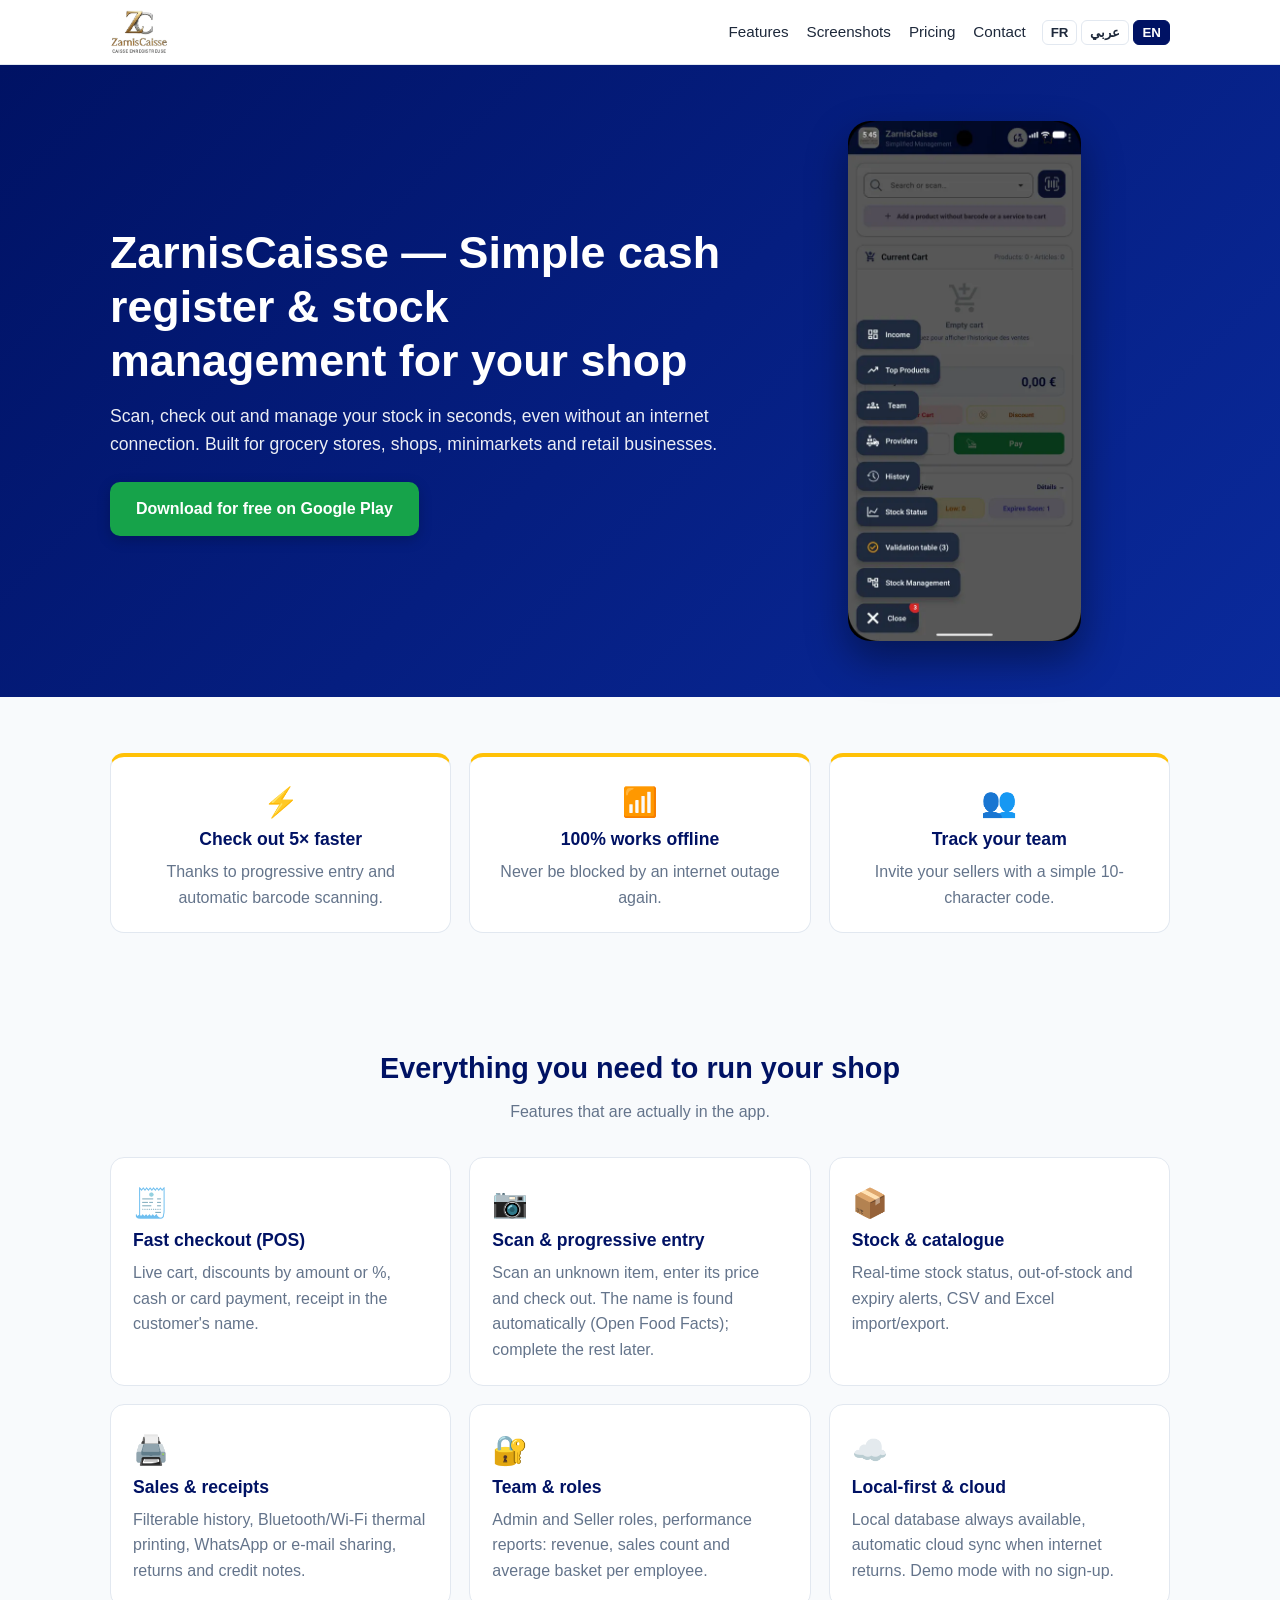
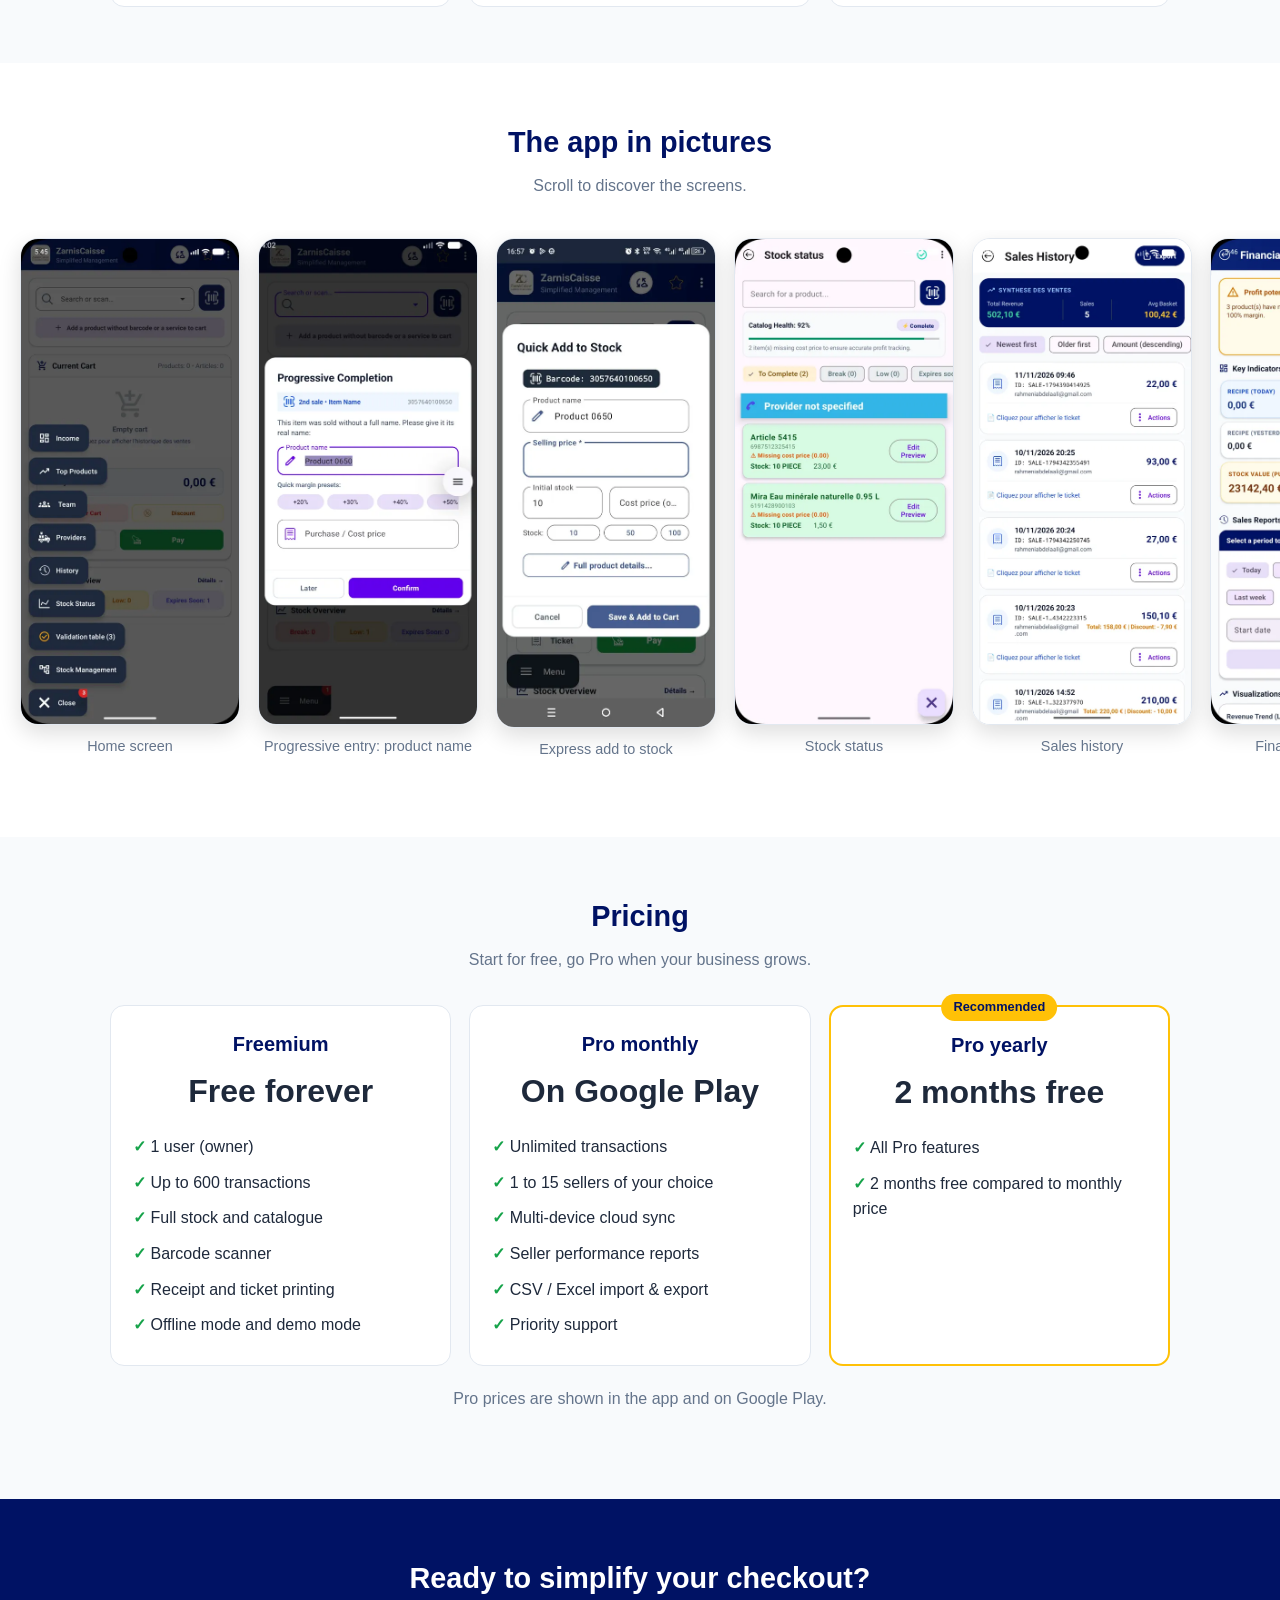
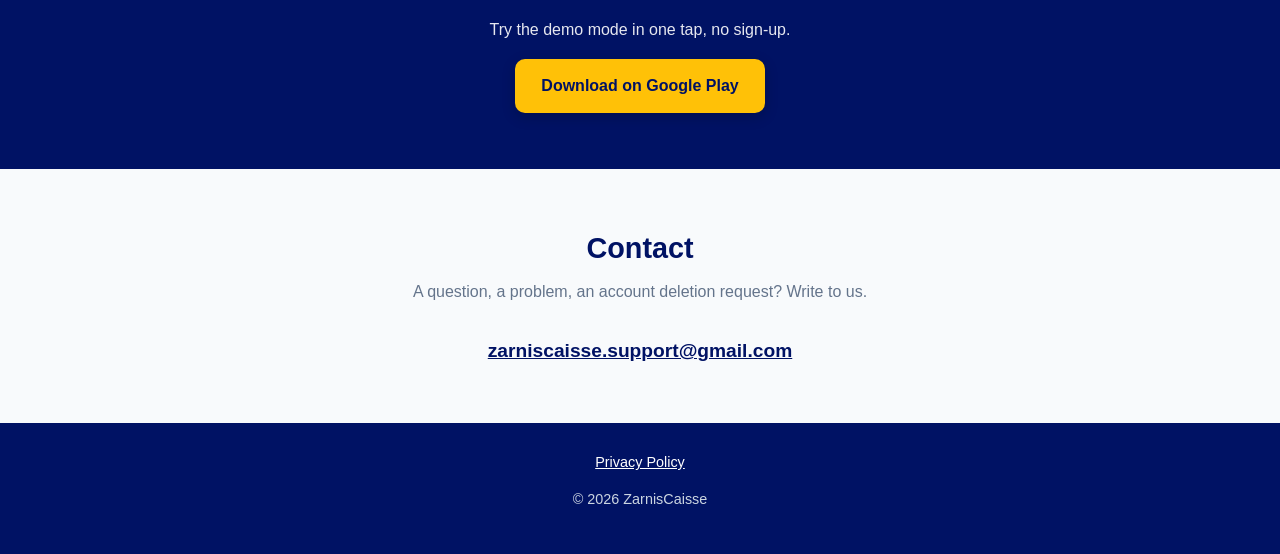
==== index.html @ ec35e87b "Add files via upload" ====
<!DOCTYPE html>
<html lang="fr" dir="ltr">
<head>
<meta charset="utf-8">
<meta name="viewport" content="width=device-width,initial-scale=1">
<title>ZarnisCaisse — Caisse enregistreuse &amp; gestion de stock</title>
<meta name="description" content="ZarnisCaisse : scannez, encaissez et gérez votre stock en quelques secondes, même sans internet. Application Android pour épiceries, boutiques et supérettes.">
<link rel="icon" href="img/icon.png">
<link rel="stylesheet" href="style.css">
</head>
<body>
<header><div class="w">
<a href="#top"><img src="img/logo.webp" alt="ZarnisCaisse"></a>
<nav><a href="#features" data-i18n="n1">Fonctionnalités</a><a href="#shots" data-i18n="n2">Captures</a><a href="#pricing" data-i18n="n3">Tarifs</a><a href="#contact" data-i18n="n4">Contact</a></nav>
<div class="lang"><button data-l="fr">FR</button><button data-l="ar">عربي</button><button data-l="en">EN</button></div>
</div></header>

<main id="top">
<div class="hero"><div class="w">
<div>
<h1 data-i18n="h1">ZarnisCaisse — La gestion de caisse &amp; de stock simplifiée pour votre commerce</h1>
<p data-i18n="sub">Scannez, encaissez et gérez votre stock en quelques secondes, même sans connexion internet. Conçu pour les épiceries, boutiques, supérettes et commerces de détail.</p>
<a class="btn" href="https://play.google.com/store/apps/details?id=com.zarnis.zarniscaisse&amp;pcampaignid=web_share" data-i18n="cta">Télécharger gratuitement sur Google Play</a>
</div>
<img src="img/accueil.webp" alt="Écran d'accueil ZarnisCaisse" data-alt="alt1">
</div></div>

<section class="hl"><div class="w grid">
<div class="card"><div class="ic">⚡</div><h3 data-i18n="k1t">Encaissez 5 fois plus vite</h3><p data-i18n="k1d">Grâce à la saisie progressive et au scan automatique des codes-barres.</p></div>
<div class="card"><div class="ic">📶</div><h3 data-i18n="k2t">100 % fonctionnel hors-ligne</h3><p data-i18n="k2d">Ne soyez plus jamais bloqué par une coupure internet.</p></div>
<div class="card"><div class="ic">👥</div><h3 data-i18n="k3t">Suivez votre équipe</h3><p data-i18n="k3d">Invitez vos vendeurs avec un simple code à 10 caractères.</p></div>
</div></section>

<section id="features"><div class="w">
<h2 data-i18n="ft">Tout pour gérer votre commerce</h2><p class="sub" data-i18n="fs">Les fonctionnalités réellement présentes dans l'application.</p>
<div class="grid">
<div class="card"><div class="ic">🧾</div><h3 data-i18n="f1t">Caisse rapide (POS)</h3><p data-i18n="f1d">Panier en temps réel, remises en montant ou en %, paiement espèces ou carte, ticket au nom du client.</p></div>
<div class="card"><div class="ic">📷</div><h3 data-i18n="f2t">Scan &amp; saisie progressive</h3><p data-i18n="f2d">Scannez un article inconnu, entrez son prix et encaissez. Le nom est retrouvé automatiquement (Open Food Facts), le reste se complète plus tard.</p></div>
<div class="card"><div class="ic">📦</div><h3 data-i18n="f3t">Stock &amp; catalogue</h3><p data-i18n="f3d">État du stock en temps réel, alertes de rupture et de péremption, import/export CSV et Excel.</p></div>
<div class="card"><div class="ic">🖨️</div><h3 data-i18n="f4t">Ventes &amp; reçus</h3><p data-i18n="f4d">Historique filtrable, impression thermique Bluetooth/Wi-Fi, partage WhatsApp ou e-mail, retours et avoirs.</p></div>
<div class="card"><div class="ic">🔐</div><h3 data-i18n="f5t">Équipe &amp; rôles</h3><p data-i18n="f5d">Rôles Administrateur et Vendeur, rapports de performance : chiffre d'affaires, ventes et panier moyen par employé.</p></div>
<div class="card"><div class="ic">☁️</div><h3 data-i18n="f6t">Local-first &amp; cloud</h3><p data-i18n="f6d">Base locale toujours disponible, synchronisation automatique vers le cloud dès le retour d'internet. Mode démo sans inscription.</p></div>
</div></div></section>

<section id="shots" style="background:var(--card)"><h2 data-i18n="st">L'application en images</h2><p class="sub" data-i18n="ss">Faites défiler pour découvrir les écrans.</p>
<div class="shots">
<figure><img loading="lazy" src="img/accueil.webp" alt=""><figcaption data-i18n="c1">Écran d'accueil</figcaption></figure>
<figure><img loading="lazy" src="img/saisie.webp" alt=""><figcaption data-i18n="c2">Saisie progressive : nom du produit</figcaption></figure>
<figure><img loading="lazy" src="img/ajout.webp" alt=""><figcaption data-i18n="c3">Ajout express au stock</figcaption></figure>
<figure><img loading="lazy" src="img/stock.webp" alt=""><figcaption data-i18n="c4">État du stock</figcaption></figure>
<figure><img loading="lazy" src="img/ventes.webp" alt=""><figcaption data-i18n="c5">Historique des ventes</figcaption></figure>
<figure><img loading="lazy" src="img/finance.webp" alt=""><figcaption data-i18n="c6">Tableau de bord financier</figcaption></figure>
<figure><img loading="lazy" src="img/performance.webp" alt=""><figcaption data-i18n="c7">Performance des produits</figcaption></figure>
<figure><img loading="lazy" src="img/invitation.webp" alt=""><figcaption data-i18n="c8">Invitation d'un vendeur</figcaption></figure>
</div></section>

<section id="pricing"><div class="w">
<h2 data-i18n="pt">Tarifs</h2><p class="sub" data-i18n="ps">Commencez gratuitement, passez en Pro quand votre commerce grandit.</p>
<div class="grid">
<div class="card price"><h3 data-i18n="p1t">Freemium</h3><div class="amt" data-i18n="p1a">Gratuit à vie</div><ul>
<li data-i18n="p1a1">1 utilisateur (propriétaire)</li><li data-i18n="p1a2">Jusqu'à 600 transactions</li><li data-i18n="p1a3">Stock et catalogue complets</li><li data-i18n="p1a4">Scanner de codes-barres</li><li data-i18n="p1a5">Impression de reçus et tickets</li><li data-i18n="p1a6">Mode hors-ligne et mode démo</li></ul></div>
<div class="card price"><h3 data-i18n="p2t">Pro mensuel</h3><div class="amt" data-i18n="p2a">Sur Google Play</div><ul>
<li data-i18n="p2a1">Transactions illimitées</li><li data-i18n="p2a2">1 à 15 vendeurs au choix</li><li data-i18n="p2a3">Synchronisation cloud multi-appareils</li><li data-i18n="p2a4">Rapports de performance vendeur</li><li data-i18n="p2a5">Import / export CSV et Excel</li><li data-i18n="p2a6">Support prioritaire</li></ul></div>
<div class="card price rec"><span class="badge" data-i18n="rec">Recommandé</span><h3 data-i18n="p3t">Pro annuel</h3><div class="amt" data-i18n="p3a">2 mois offerts</div><ul>
<li data-i18n="p3a1">Toutes les fonctionnalités Pro</li><li data-i18n="p3a2">2 mois offerts par rapport au tarif mensuel</li></ul></div>
</div><p class="sub" style="margin-top:20px" data-i18n="pn">Les prix des formules Pro sont affichés dans l'application et sur Google Play.</p>
</div></section>

<section class="cta"><div class="w"><h2 data-i18n="dt">Prêt à simplifier votre caisse ?</h2><p data-i18n="dd">Testez le mode démo en un clic, sans inscription.</p>
<a class="btn gold" href="https://play.google.com/store/apps/details?id=com.zarnis.zarniscaisse&amp;pcampaignid=web_share" data-i18n="cta2">Télécharger sur Google Play</a></div></section>

<section id="contact" class="contact"><div class="w"><h2 data-i18n="ct">Contact</h2><p class="sub" data-i18n="cs">Une question, un souci, une demande de suppression de compte ? Écrivez-nous.</p>
<a class="m" href="mailto:zarniscaisse.support@gmail.com">zarniscaisse.support@gmail.com</a></div></section>
</main>

<footer><div class="w"><a href="privacy.html" data-i18n="fp">Politique de confidentialité</a><p>© 2026 ZarnisCaisse</p></div></footer>

<script>
const T={
en:{n1:"Features",n2:"Screenshots",n3:"Pricing",n4:"Contact",
h1:"ZarnisCaisse — Simple cash register & stock management for your shop",
sub:"Scan, check out and manage your stock in seconds, even without an internet connection. Built for grocery stores, shops, minimarkets and retail businesses.",
cta:"Download for free on Google Play",
k1t:"Check out 5× faster",k1d:"Thanks to progressive entry and automatic barcode scanning.",
k2t:"100% works offline",k2d:"Never be blocked by an internet outage again.",
k3t:"Track your team",k3d:"Invite your sellers with a simple 10-character code.",
ft:"Everything you need to run your shop",fs:"Features that are actually in the app.",
f1t:"Fast checkout (POS)",f1d:"Live cart, discounts by amount or %, cash or card payment, receipt in the customer's name.",
f2t:"Scan & progressive entry",f2d:"Scan an unknown item, enter its price and check out. The name is found automatically (Open Food Facts); complete the rest later.",
f3t:"Stock & catalogue",f3d:"Real-time stock status, out-of-stock and expiry alerts, CSV and Excel import/export.",
f4t:"Sales & receipts",f4d:"Filterable history, Bluetooth/Wi-Fi thermal printing, WhatsApp or e-mail sharing, returns and credit notes.",
f5t:"Team & roles",f5d:"Admin and Seller roles, performance reports: revenue, sales count and average basket per employee.",
f6t:"Local-first & cloud",f6d:"Local database always available, automatic cloud sync when internet returns. Demo mode with no sign-up.",
st:"The app in pictures",ss:"Scroll to discover the screens.",
c1:"Home screen",c2:"Progressive entry: product name",c3:"Express add to stock",c4:"Stock status",c5:"Sales history",c6:"Financial dashboard",c7:"Product performance",c8:"Inviting a seller",
pt:"Pricing",ps:"Start for free, go Pro when your business grows.",
p1t:"Freemium",p1a:"Free forever",p1a1:"1 user (owner)",p1a2:"Up to 600 transactions",p1a3:"Full stock and catalogue",p1a4:"Barcode scanner",p1a5:"Receipt and ticket printing",p1a6:"Offline mode and demo mode",
p2t:"Pro monthly",p2a:"On Google Play",p2a1:"Unlimited transactions",p2a2:"1 to 15 sellers of your choice",p2a3:"Multi-device cloud sync",p2a4:"Seller performance reports",p2a5:"CSV / Excel import & export",p2a6:"Priority support",
rec:"Recommended",p3t:"Pro yearly",p3a:"2 months free",p3a1:"All Pro features",p3a2:"2 months free compared to monthly price",
pn:"Pro prices are shown in the app and on Google Play.",
dt:"Ready to simplify your checkout?",dd:"Try the demo mode in one tap, no sign-up.",cta2:"Download on Google Play",
ct:"Contact",cs:"A question, a problem, an account deletion request? Write to us.",fp:"Privacy Policy",alt1:"ZarnisCaisse home screen"},
ar:{n1:"المزايا",n2:"لقطات الشاشة",n3:"الأسعار",n4:"اتصل بنا",
h1:"ZarnisCaisse — إدارة الصندوق والمخزون بكل بساطة لمتجرك",
sub:"امسح، حاسب وأدر مخزونك في ثوانٍ، حتى بدون اتصال بالإنترنت. مصمم للبقالات والمحلات والأسواق الصغيرة وتجارة التجزئة.",
cta:"حمّل مجانًا من Google Play",
k1t:"حاسب أسرع بخمس مرات",k1d:"بفضل الإدخال التدريجي والمسح التلقائي للباركود.",
k2t:"يعمل 100% بدون إنترنت",k2d:"لن يوقفك انقطاع الإنترنت بعد اليوم.",
k3t:"تابع فريقك",k3d:"ادعُ بائعيك برمز بسيط من 10 خانات.",
ft:"كل ما تحتاجه لإدارة متجرك",fs:"المزايا الموجودة فعلاً في التطبيق.",
f1t:"صندوق سريع (POS)",f1d:"سلة مباشرة، تخفيضات بمبلغ أو نسبة %، دفع نقدي أو بالبطاقة، وفاتورة باسم الزبون.",
f2t:"المسح والإدخال التدريجي",f2d:"امسح منتجًا غير معروف، أدخل سعره وحاسب فورًا. يُجلب الاسم تلقائيًا (Open Food Facts) وتكمل بقية البيانات لاحقًا.",
f3t:"المخزون والكتالوج",f3d:"حالة المخزون لحظيًا، تنبيهات النفاد وانتهاء الصلاحية، واستيراد/تصدير CSV وExcel.",
f4t:"المبيعات والفواتير",f4d:"سجل قابل للتصفية، طباعة حرارية عبر بلوتوث/Wi-Fi، مشاركة عبر واتساب أو البريد، والمرتجعات.",
f5t:"الفريق والصلاحيات",f5d:"دور المدير ودور البائع، وتقارير الأداء: رقم المعاملات وعدد المبيعات ومتوسط السلة لكل موظف.",
f6t:"محلي أولاً مع السحابة",f6d:"قاعدة بيانات محلية متاحة دائمًا ومزامنة تلقائية مع السحابة عند عودة الإنترنت. وضع تجريبي بدون تسجيل.",
st:"التطبيق بالصور",ss:"مرّر لاكتشاف الشاشات.",
c1:"الشاشة الرئيسية",c2:"الإدخال التدريجي: اسم المنتج",c3:"إضافة سريعة إلى المخزون",c4:"حالة المخزون",c5:"سجل المبيعات",c6:"لوحة القيادة المالية",c7:"أداء المنتجات",c8:"دعوة بائع",
pt:"الأسعار",ps:"ابدأ مجانًا وانتقل إلى Pro عندما يكبر نشاطك.",
p1t:"المجاني",p1a:"مجاني مدى الحياة",p1a1:"مستخدم واحد (المالك)",p1a2:"حتى 600 معاملة",p1a3:"مخزون وكتالوج كاملان",p1a4:"ماسح الباركود",p1a5:"طباعة الفواتير والتذاكر",p1a6:"وضع عدم الاتصال والوضع التجريبي",
p2t:"Pro شهري",p2a:"عبر Google Play",p2a1:"معاملات غير محدودة",p2a2:"من 1 إلى 15 بائعًا حسب اختيارك",p2a3:"مزامنة سحابية متعددة الأجهزة",p2a4:"تقارير أداء البائعين",p2a5:"استيراد وتصدير CSV / Excel",p2a6:"دعم ذو أولوية",
rec:"موصى به",p3t:"Pro سنوي",p3a:"شهران مجانًا",p3a1:"جميع مزايا Pro",p3a2:"شهران مجانًا مقارنة بالسعر الشهري",
pn:"أسعار Pro معروضة داخل التطبيق وعلى Google Play.",
dt:"جاهز لتبسيط صندوقك؟",dd:"جرّب الوضع التجريبي بنقرة واحدة دون تسجيل.",cta2:"حمّل من Google Play",
ct:"اتصل بنا",cs:"سؤال، مشكلة، أو طلب حذف حساب؟ راسلنا.",fp:"سياسة الخصوصية",alt1:"الشاشة الرئيسية لتطبيق ZarnisCaisse"}};
const fr={};document.querySelectorAll('[data-i18n]').forEach(e=>fr[e.dataset.i18n]=e.innerHTML);
document.querySelectorAll('[data-alt]').forEach(e=>fr[e.dataset.alt]=e.alt);T.fr=fr;
function setLang(l){const d=T[l]||fr;
document.documentElement.lang=l;document.documentElement.dir=l==='ar'?'rtl':'ltr';
document.querySelectorAll('[data-i18n]').forEach(e=>{if(d[e.dataset.i18n])e.innerHTML=d[e.dataset.i18n]});
document.querySelectorAll('[data-alt]').forEach(e=>e.alt=d[e.dataset.alt]);
document.title=d.h1.replace(/&amp;/g,'&');
document.querySelectorAll('.lang button').forEach(b=>b.classList.toggle('on',b.dataset.l===l));
try{localStorage.setItem('zc_lang',l)}catch(e){}}
document.querySelectorAll('.lang button').forEach(b=>b.onclick=()=>setLang(b.dataset.l));
let s='fr';try{s=localStorage.getItem('zc_lang')||(navigator.language||'fr').slice(0,2)}catch(e){}
setLang(T[s]?s:'fr');
</script>
</body>
</html>
---- style.css ----
:root{--p:#001264;--g:#16A34A;--gold:#FFC107;--bg:#F8FAFC;--tx:#1E293B;--mut:#64748b;--card:#fff;--bd:#e2e8f0}
@media(prefers-color-scheme:dark){:root{--bg:#0b1220;--tx:#e2e8f0;--mut:#94a3b8;--card:#111a2e;--bd:#22304d}}
*{box-sizing:border-box}html{scroll-behavior:smooth}
body{margin:0;font-family:Roboto,"Segoe UI",Tahoma,sans-serif;background:var(--bg);color:var(--tx);line-height:1.6}
img{max-width:100%;display:block}a{color:inherit}
.w{max-width:1100px;margin:auto;padding:0 20px}
header{position:sticky;top:0;z-index:9;background:#fff;border-bottom:1px solid var(--bd)}
header .w{display:flex;align-items:center;gap:16px;min-height:64px}
header img{height:44px;width:auto}
nav{display:flex;gap:18px;margin-inline-start:auto;font-size:.95rem}nav a{text-decoration:none;color:#1E293B}nav a:hover{color:var(--p)}
.lang{display:flex;gap:4px}.lang button{border:1px solid var(--bd);background:#fff;color:#1E293B;border-radius:6px;padding:4px 8px;cursor:pointer;font-weight:600}
.lang button.on{background:var(--p);color:#fff;border-color:var(--p)}
.hero{background:linear-gradient(135deg,var(--p),#0a2a9c);color:#fff;padding:56px 0}
.hero .w{display:grid;grid-template-columns:1.2fr .8fr;gap:32px;align-items:center}
.hero h1{font-size:clamp(1.8rem,4vw,2.8rem);line-height:1.2;margin:0 0 14px}
.hero p{font-size:1.1rem;opacity:.92;margin:0 0 24px}
.btn{display:inline-block;background:var(--g);color:#fff;text-decoration:none;font-weight:700;padding:14px 26px;border-radius:10px;box-shadow:0 4px 14px #0003}
.btn:hover{filter:brightness(1.08)}.btn.gold{background:var(--gold);color:#001264}
.hero img{max-height:520px;width:auto;margin:auto;border-radius:22px;box-shadow:0 18px 40px #0006}
section{padding:56px 0}h2{font-size:1.8rem;margin:0 0 8px;color:var(--p);text-align:center}
@media(prefers-color-scheme:dark){h2{color:#fff}}
.sub{text-align:center;color:var(--mut);margin:0 0 32px}
.grid{display:grid;gap:18px;grid-template-columns:repeat(auto-fit,minmax(260px,1fr))}
.card{background:var(--card);border:1px solid var(--bd);border-radius:14px;padding:22px}
.card h3{margin:0 0 6px;color:var(--p);font-size:1.1rem}@media(prefers-color-scheme:dark){.card h3{color:var(--gold)}}
.card p{margin:0;color:var(--mut)}.ic{font-size:1.8rem}
.hl .card{text-align:center;border-top:4px solid var(--gold)}
.shots{display:flex;gap:18px;overflow-x:auto;padding:8px 20px 20px;scroll-snap-type:x mandatory}
.shots figure{flex:0 0 220px;margin:0;scroll-snap-align:center;text-align:center}
.shots img{border-radius:18px;border:1px solid var(--bd);box-shadow:0 8px 22px #0002}
.shots figcaption{margin-top:10px;font-size:.9rem;color:var(--mut)}
.price{position:relative;text-align:center}.price h3{font-size:1.25rem}.price .amt{font-size:2rem;font-weight:800;color:var(--tx);margin:6px 0 12px}
.price ul{list-style:none;padding:0;margin:0;text-align:start}.price li{padding:5px 0}.price li::before{content:"✓ ";color:var(--g);font-weight:700}
.price.rec{border:2px solid var(--gold)}.badge{position:absolute;top:-13px;inset-inline-start:50%;transform:translateX(-50%);background:var(--gold);color:#001264;font-weight:700;font-size:.8rem;padding:3px 12px;border-radius:99px;white-space:nowrap}
[dir=rtl] .badge{transform:translateX(50%)}
.cta{background:var(--p);color:#fff;text-align:center}.cta h2{color:#fff}.cta p{opacity:.9}
.contact{text-align:center}.contact a.m{font-size:1.2rem;color:var(--p);font-weight:700}@media(prefers-color-scheme:dark){.contact a.m{color:var(--gold)}}
footer{background:#001264;color:#cbd5e1;padding:28px 0;font-size:.9rem;text-align:center}footer a{color:#fff;margin:0 10px}
.doc{max-width:800px;margin:auto;padding:40px 20px}.doc h1{color:var(--p)}.doc h2{text-align:start;font-size:1.3rem;margin-top:32px}.doc li{margin:4px 0}
@media(prefers-color-scheme:dark){.doc h1{color:#fff}}
@media(max-width:800px){nav{display:none}.lang{margin-inline-start:auto}.hero .w{grid-template-columns:1fr;text-align:center}.hero img{max-height:380px}}
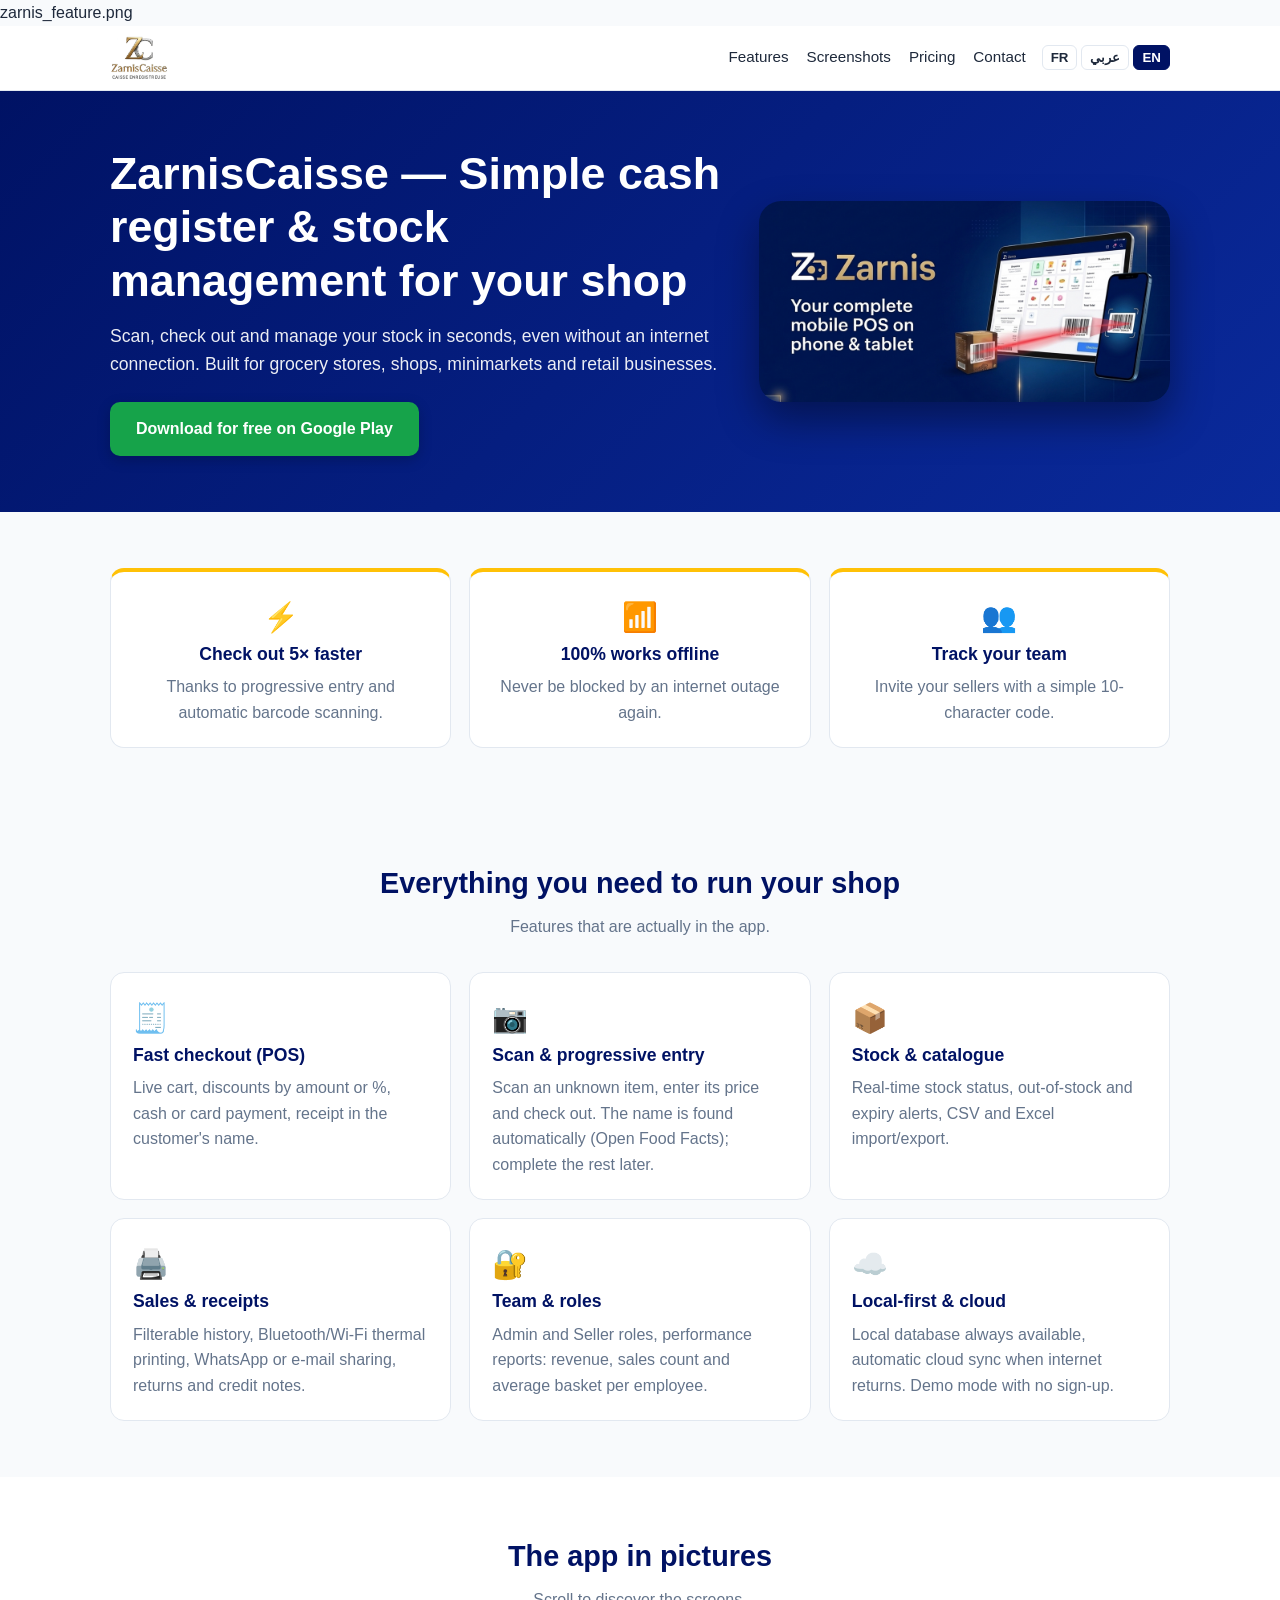
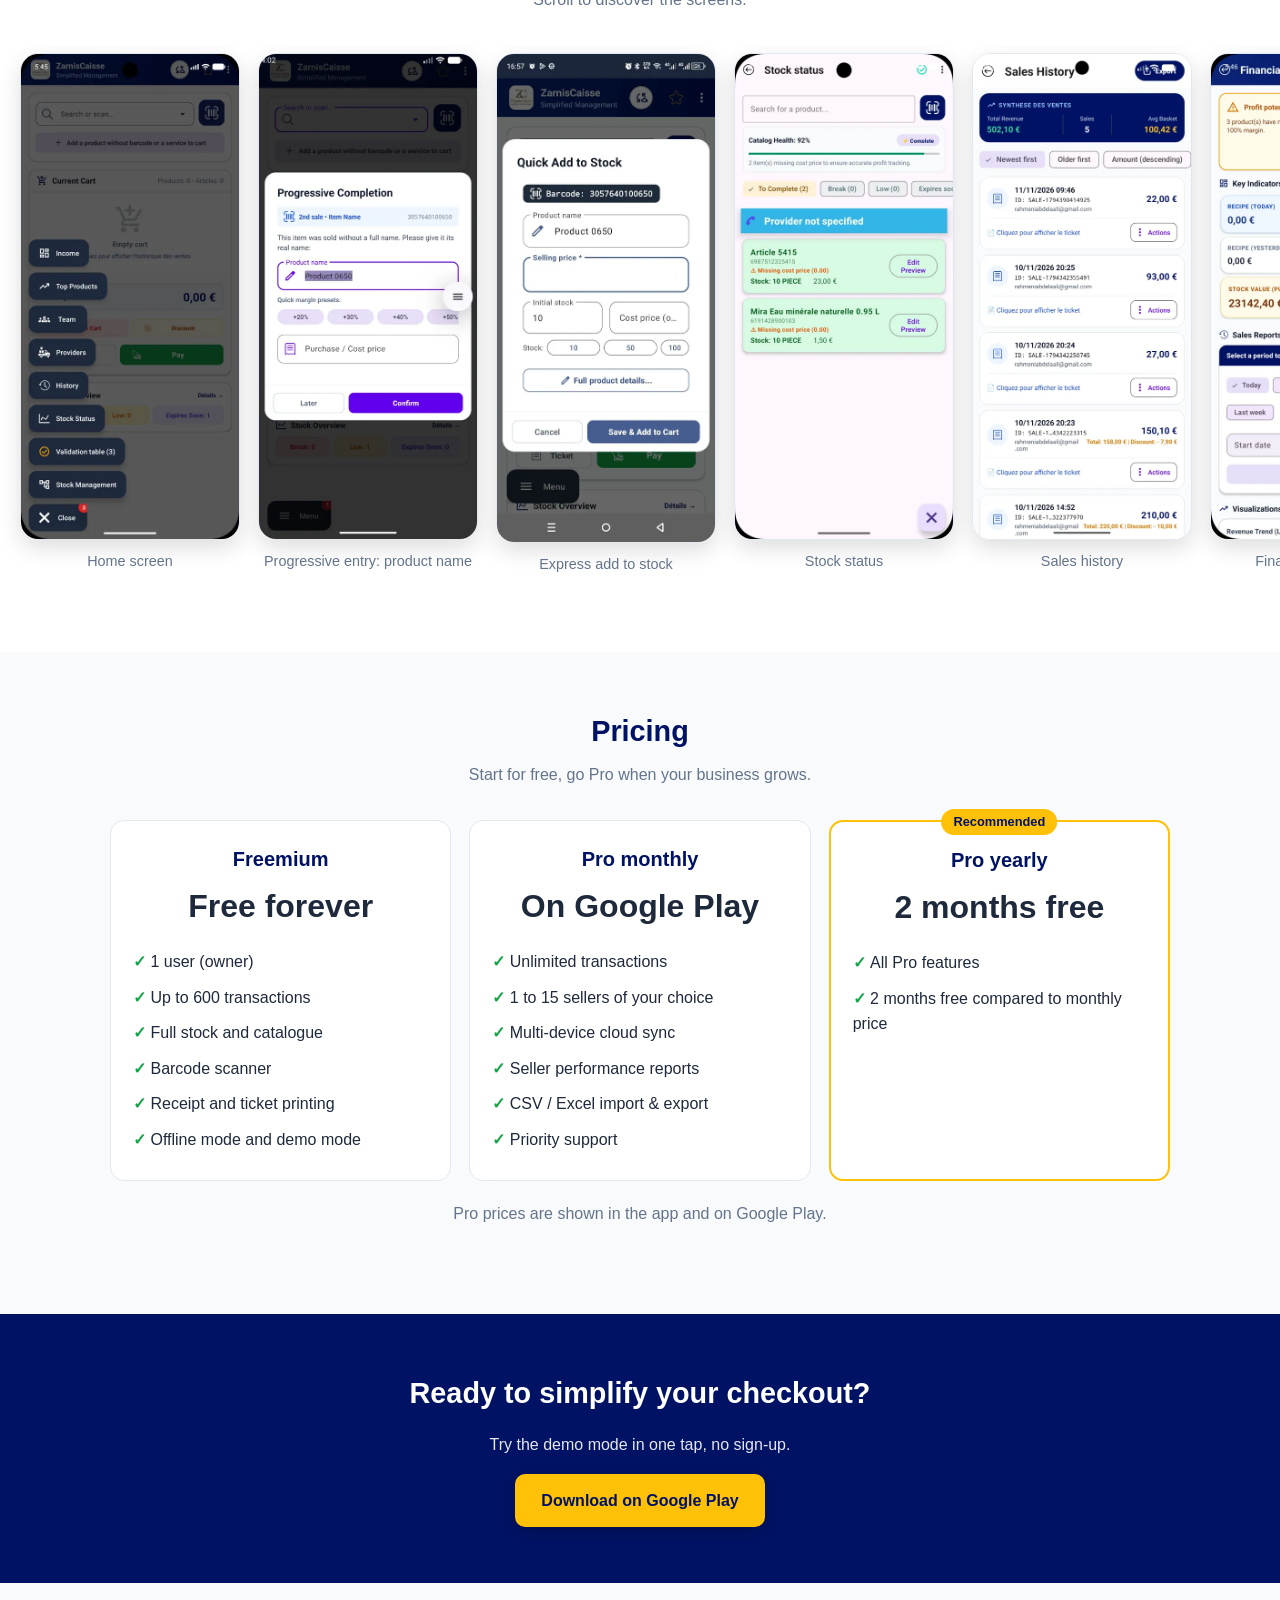
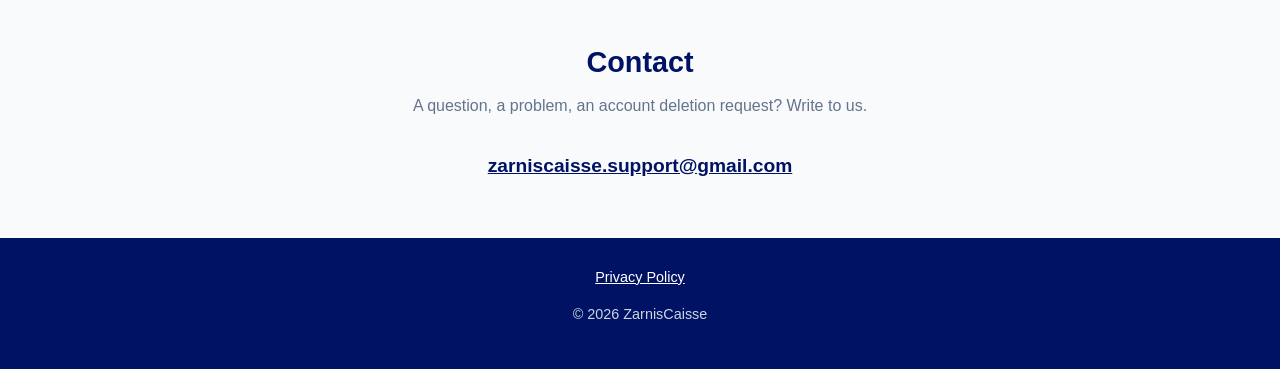
==== commit 552b8573: "Update index.html" ====
--- a/index.html
+++ b/index.html
@@ -1,3 +1,5 @@
+zarnis_feature.png
+
 <!DOCTYPE html>
 <html lang="fr" dir="ltr">
 <head>
@@ -22,7 +24,7 @@
 <p data-i18n="sub">Scannez, encaissez et gérez votre stock en quelques secondes, même sans connexion internet. Conçu pour les épiceries, boutiques, supérettes et commerces de détail.</p>
 <a class="btn" href="https://play.google.com/store/apps/details?id=com.zarnis.zarniscaisse&amp;pcampaignid=web_share" data-i18n="cta">Télécharger gratuitement sur Google Play</a>
 </div>
-<img src="img/accueil.webp" alt="Écran d'accueil ZarnisCaisse" data-alt="alt1">
+<img src="img/zarnis_feature.png" alt="Écran d'accueil ZarnisCaisse" data-alt="alt1">
 </div></div>
 
 <section class="hl"><div class="w grid">
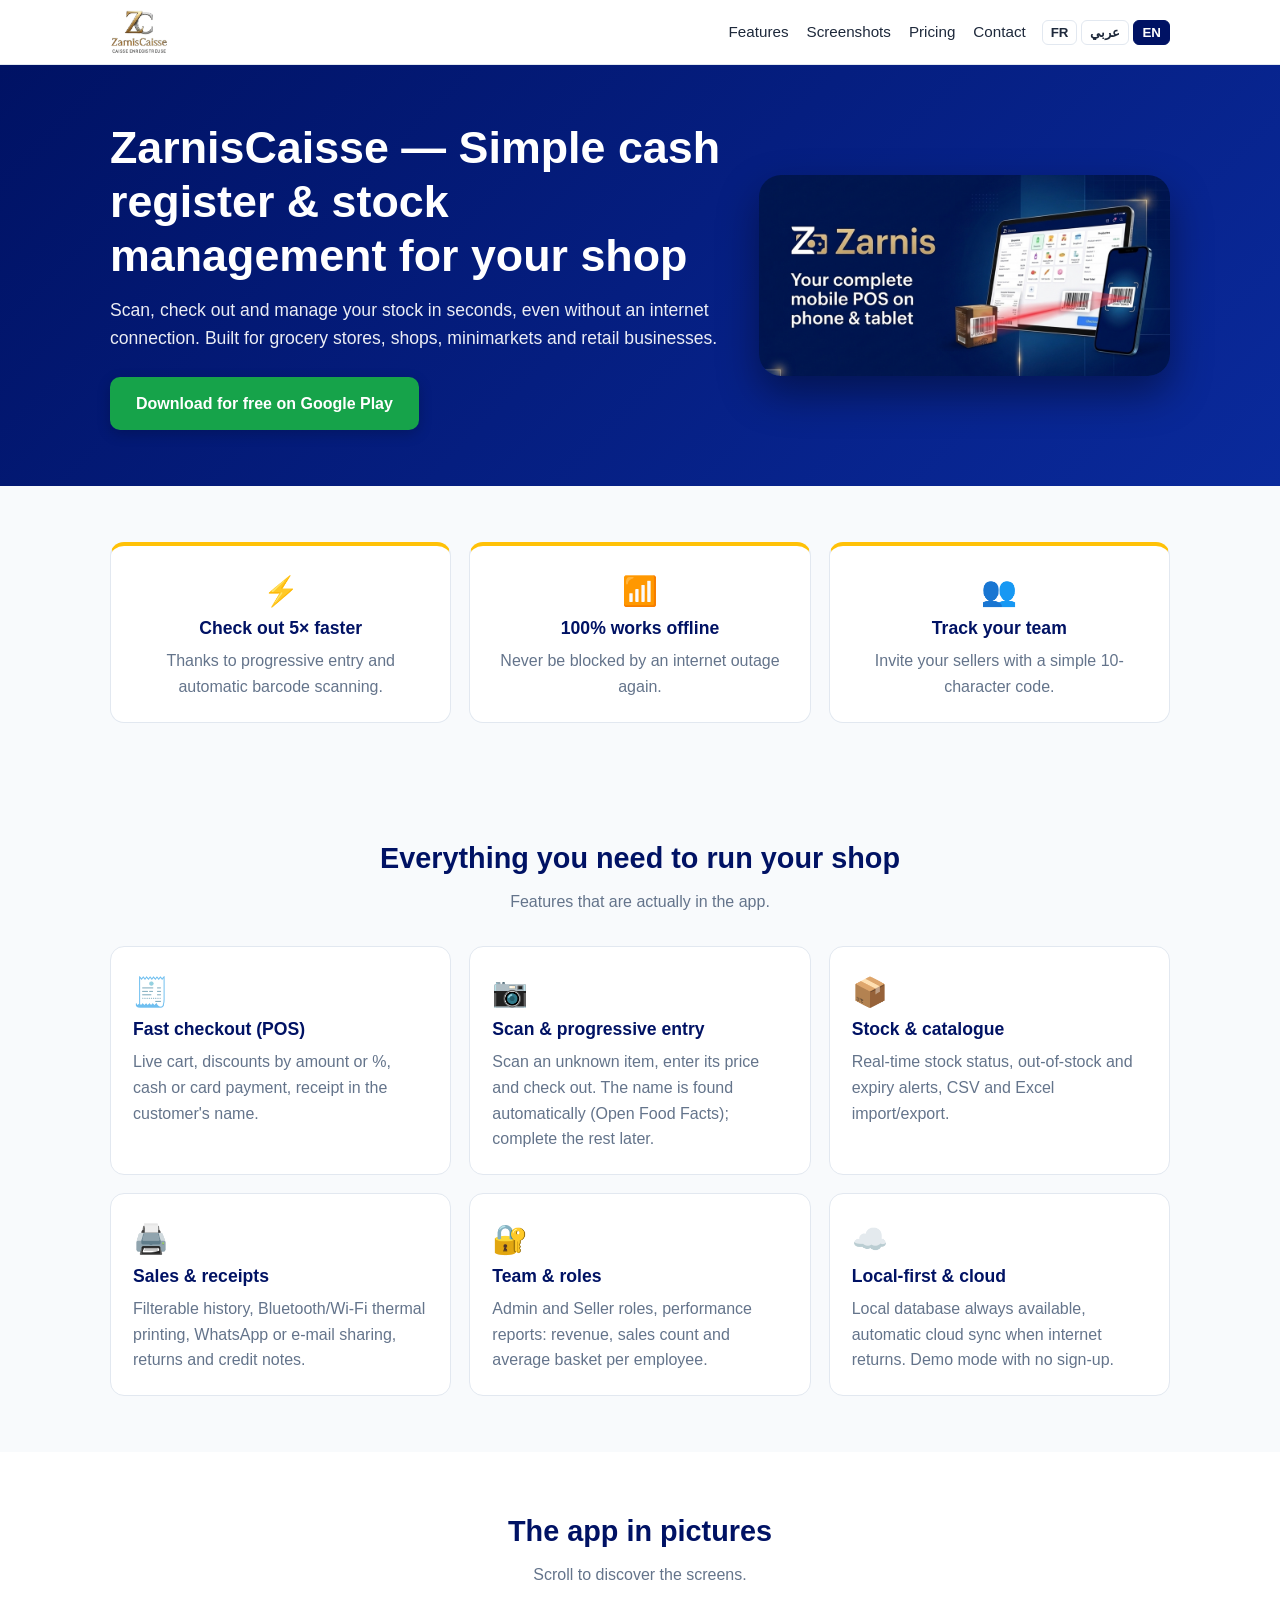
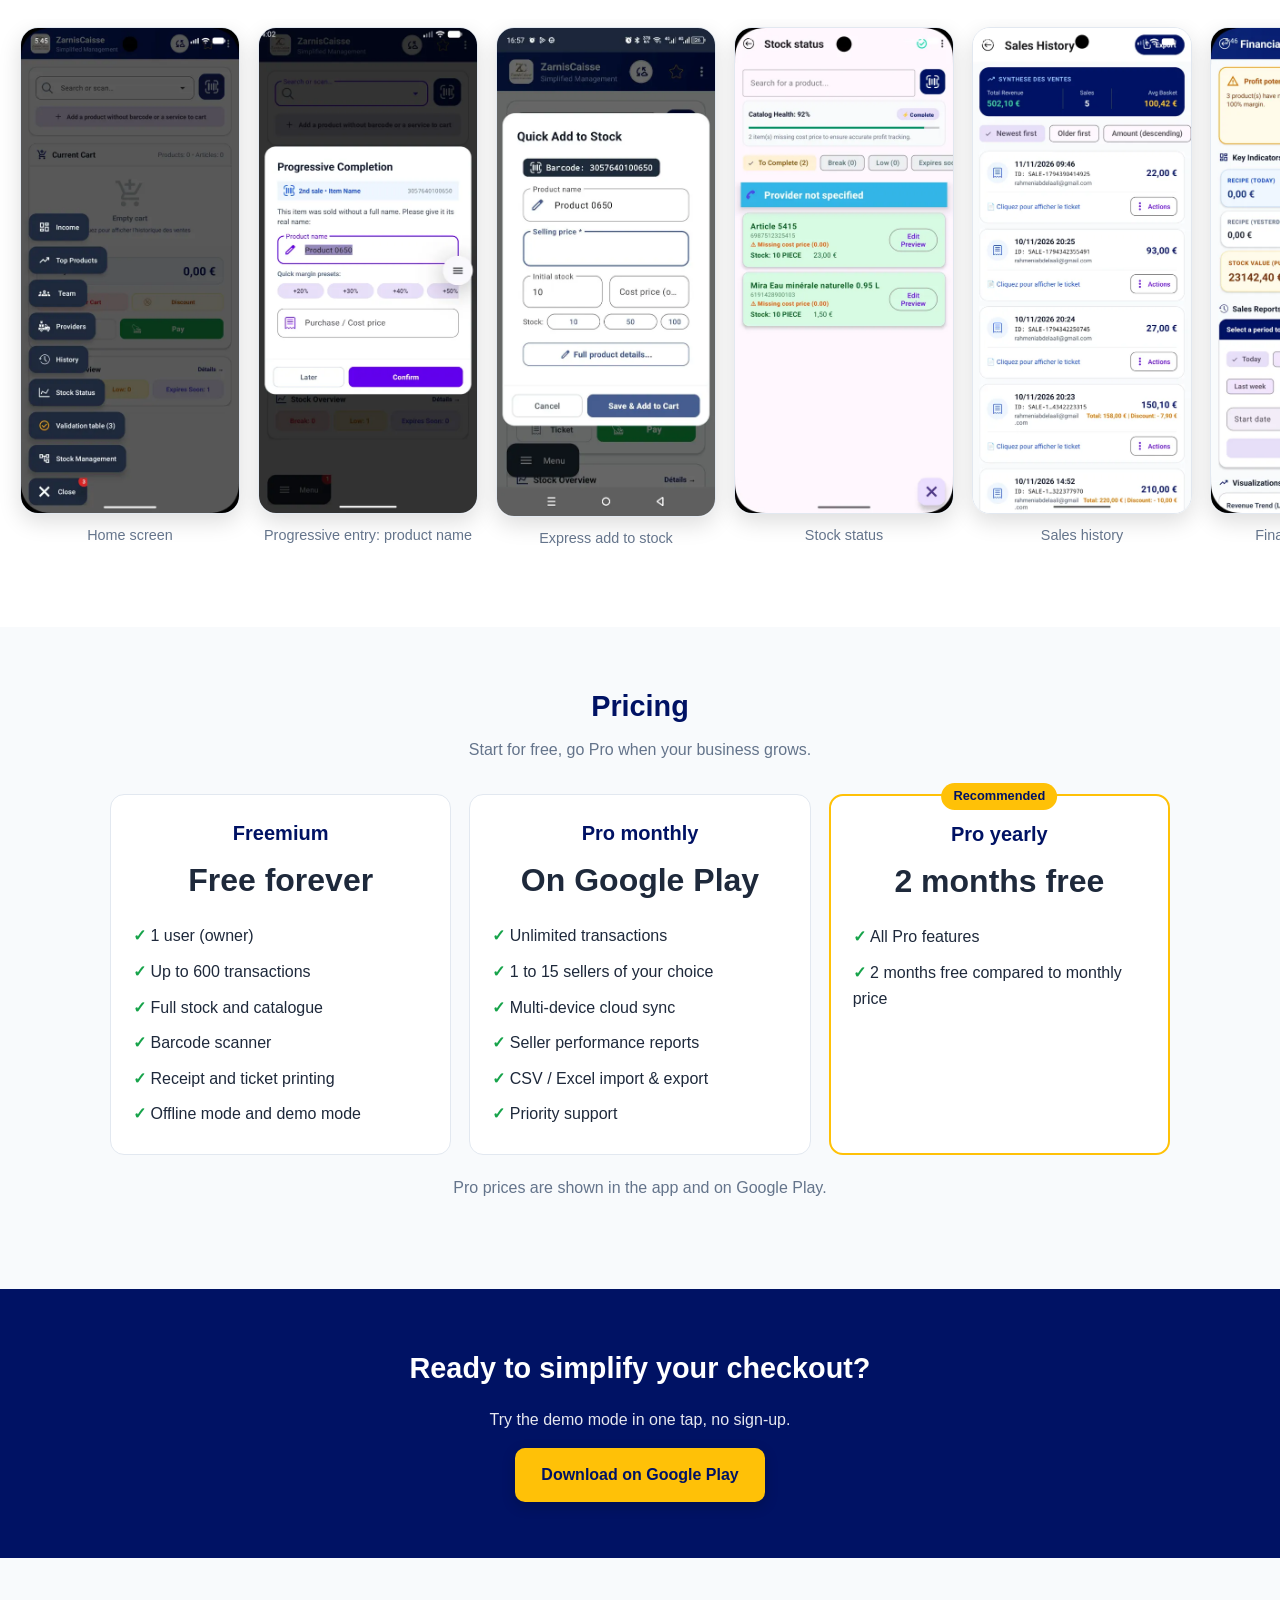
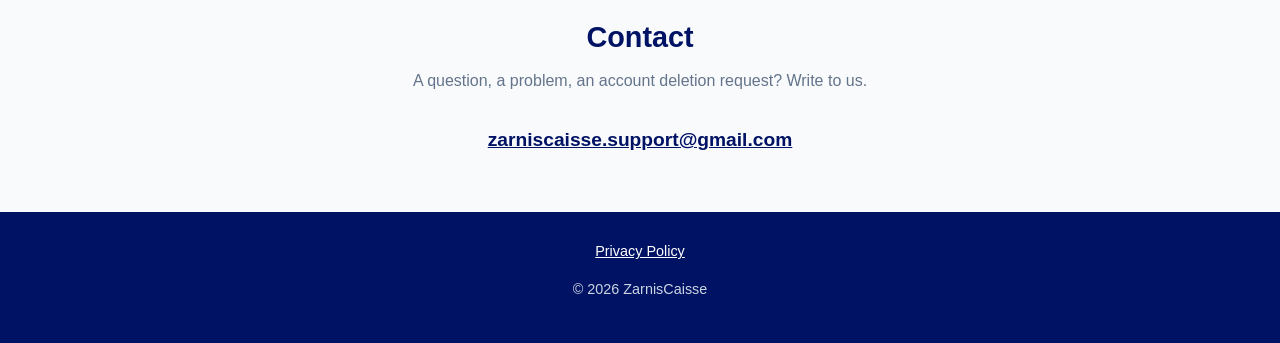
==== commit 9e5b5094: "Update index.html" ====
--- a/index.html
+++ b/index.html
@@ -1,5 +1,3 @@
-zarnis_feature.png
-
 <!DOCTYPE html>
 <html lang="fr" dir="ltr">
 <head>
